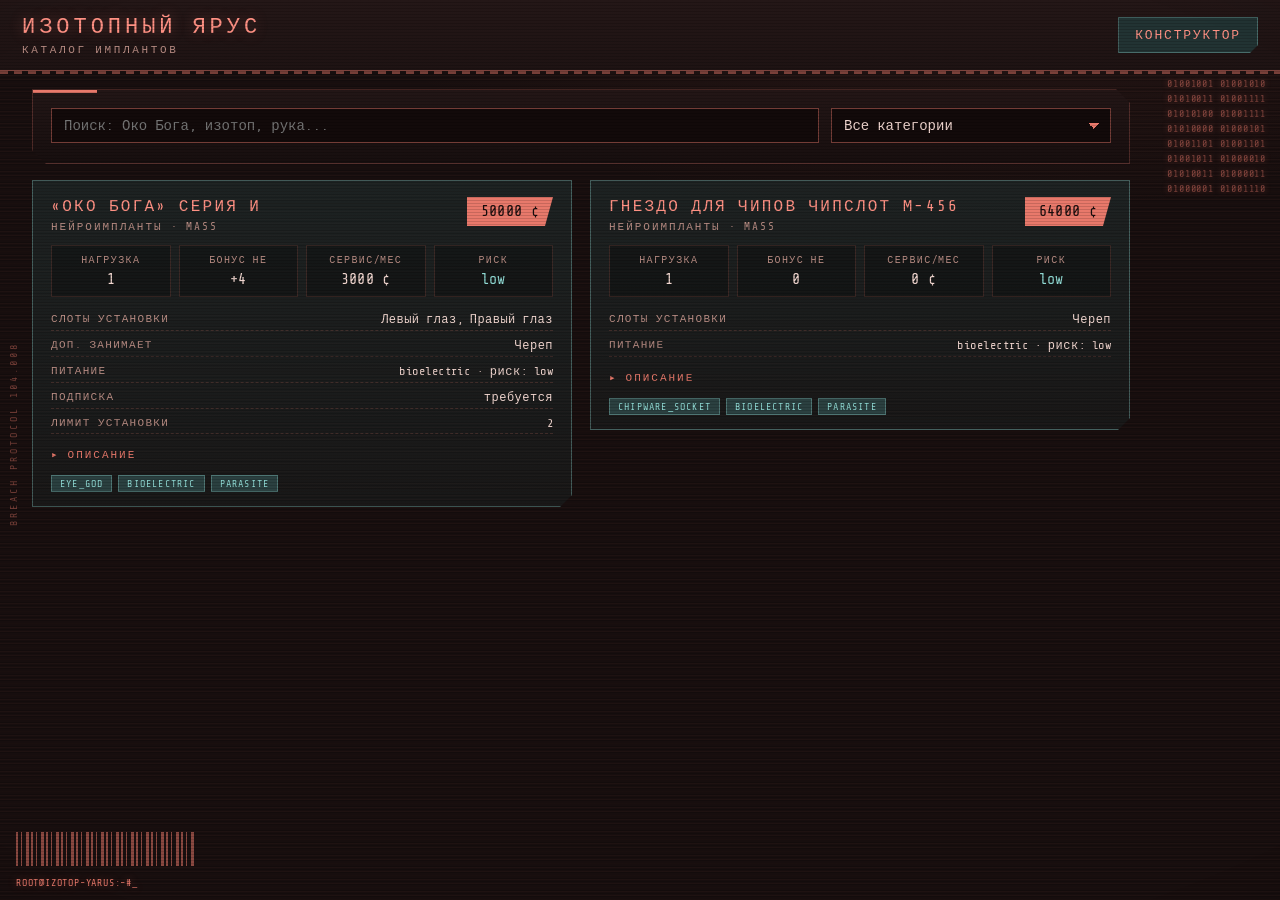
==== catalog.html @ 5ff08114 "Initial commit" ====
<!DOCTYPE html>
<html lang="ru">
<head>
  <meta charset="UTF-8" />
  <meta name="viewport" content="width=device-width, initial-scale=1.0" />
  <title>Изотопный Ярус — Каталог имплантов</title>
  <link rel="stylesheet" href="css/style.css" />
  <link rel="preconnect" href="https://fonts.googleapis.com" />
  <link
          href="https://fonts.googleapis.com/css2?family=Share+Tech+Mono&display=swap"
          rel="stylesheet"
  />
</head>
<body>
<header>
  <div>
    <h1>Изотопный Ярус</h1>
    <p>Каталог имплантов</p>
  </div>
  <nav>
    <a href="index.html">Конструктор</a>
  </nav>
</header>

<main class="catalog-main">
  <div class="panel filters">
    <input id="catalog-search" type="text" placeholder="Поиск: Око Бога, изотоп, рука..." />
    <select id="catalog-category"></select>
  </div>

  <div id="catalog-list" class="catalog-grid"></div>
</main>

<div class="hud-decor" aria-hidden="true">
  <div class="hud-binary">01001001 01001010
    01010011 01001111
    01010100 01001111
    01010000 01000101
    01001101 01001101
    01001011 01000010
    01010011 01000011
    01000001 01001110</div>

  <div class="hud-vertical">BREACH PROTOCOL 104.008</div>

  <div class="hud-barcode"></div>
  <div class="hud-terminal">ROOT@IZOTOP-YARUS:~#</div>
</div>

<script src="vendor/js-yaml.min.js"></script>
<script src="js/app.js"></script>
</body>
</html>
---- css/style.css ----
/* =========================================================
   ИЗОТОПНЫЙ ЯРУС — HUD-стиль (коралловый терминал)
   ========================================================= */

:root {
    --bg: #170e0e;
    --bg-deep: #120a0a;
    --panel: #1e1313;
    --panel-2: #241717;
    --teal: #223333;
    --teal-2: #2b4040;
    --teal-line: rgba(143, 216, 210, 0.35);
    --teal-text: #8fd8d2;
    --accent: #e8796b;
    --accent-bright: #ff9184;
    --accent-dim: rgba(232, 121, 107, 0.45);
    --accent-faint: rgba(232, 121, 107, 0.16);
    --ink: #180d0d;
    --text: #f2d7d0;
    --muted: #b98d84;
    --danger: #ff5c4d;
    --warning: #ffb454;
    --ok: #8fd8d2;
    --mono: "Share Tech Mono", "JetBrains Mono", Consolas, "Courier New", monospace;
    --cut: 14px;
}

* {
    box-sizing: border-box;
}

[hidden] {
    display: none !important;
}

body {
    margin: 0;
    min-height: 100vh;
    font-family: var(--mono);
    color: var(--text);
    letter-spacing: 0.02em;
    background:
            repeating-linear-gradient(0deg, rgba(232, 121, 107, 0.035) 0 1px, transparent 1px 4px),
            radial-gradient(1100px 520px at 75% -10%, rgba(232, 121, 107, 0.09), transparent 60%),
            var(--bg);
}

/* Сканлайны + виньетка поверх всего */
body::after {
    content: "";
    position: fixed;
    inset: 0;
    pointer-events: none;
    z-index: 60;
    background:
            repeating-linear-gradient(0deg, rgba(0, 0, 0, 0.14) 0 1px, transparent 1px 3px),
            radial-gradient(120% 95% at 50% 50%, transparent 62%, rgba(0, 0, 0, 0.42));
}

/* ========================= HEADER ========================= */

header {
    position: relative;
    display: flex;
    justify-content: space-between;
    align-items: center;
    gap: 16px;
    padding: 14px 22px;
    background: linear-gradient(180deg, var(--panel-2), var(--panel));
    border-bottom: 1px solid var(--accent-dim);
}

header::after {
    content: "";
    position: absolute;
    left: 0;
    right: 0;
    bottom: -4px;
    height: 3px;
    background: repeating-linear-gradient(90deg, var(--accent-dim) 0 8px, transparent 8px 14px);
}

header h1 {
    margin: 0;
    font-size: 22px;
    font-weight: 400;
    text-transform: uppercase;
    letter-spacing: 0.18em;
    color: var(--accent-bright);
    text-shadow: 0 0 14px rgba(232, 121, 107, 0.35);
}

header p {
    margin: 3px 0 0;
    font-size: 11px;
    text-transform: uppercase;
    letter-spacing: 0.24em;
    color: var(--muted);
}

nav a {
    display: inline-block;
    padding: 9px 16px;
    font-size: 13px;
    text-decoration: none;
    text-transform: uppercase;
    letter-spacing: 0.14em;
    color: var(--accent-bright);
    background: var(--teal);
    border: 1px solid var(--teal-line);
    clip-path: polygon(0 0, 100% 0, 100% calc(100% - 8px), calc(100% - 8px) 100%, 0 100%);
    transition: 0.15s;
}

nav a:hover {
    background: var(--accent);
    color: var(--ink);
}

/* ========================= LAYOUT ========================= */

.layout {
    display: grid;
    grid-template-columns: 440px 1fr;
    gap: 16px;
    padding: 18px;
}

.catalog-main {
    padding: 18px;
}

/* ========================= PANELS ========================= */

.panel {
    position: relative;
    margin-bottom: 16px;
    padding: 18px 18px 20px;
    background: linear-gradient(180deg, rgba(36, 23, 23, 0.92), rgba(24, 15, 15, 0.92));
    border: 1px solid rgba(232, 121, 107, 0.25);
    clip-path: polygon(
            0 0,
            calc(100% - var(--cut)) 0,
            100% var(--cut),
            100% 100%,
            var(--cut) 100%,
            0 calc(100% - var(--cut))
    );
}

.panel::before {
    content: "";
    position: absolute;
    top: 0;
    left: 0;
    width: 64px;
    height: 3px;
    background: var(--accent);
}

.panel h2 {
    display: inline-block;
    margin: 0 0 14px;
    padding: 6px 18px 6px 12px;
    font-size: 14px;
    font-weight: 400;
    text-transform: uppercase;
    letter-spacing: 0.2em;
    color: var(--ink);
    background: var(--accent);
    clip-path: polygon(0 0, 100% 0, calc(100% - 10px) 100%, 0 100%);
}

.panel h3 {
    margin: 18px 0 8px;
    padding-left: 8px;
    font-size: 13px;
    font-weight: 400;
    text-transform: uppercase;
    letter-spacing: 0.16em;
    color: var(--accent-bright);
    border-left: 3px solid var(--accent);
}

/* ========================= FORMS ========================= */

label {
    display: block;
    margin: 10px 0 4px;
    font-size: 11px;
    text-transform: uppercase;
    letter-spacing: 0.18em;
    color: var(--muted);
}

input,
select,
textarea {
    width: 100%;
    padding: 9px 12px;
    font-family: var(--mono);
    font-size: 14px;
    color: var(--text);
    background: var(--bg-deep);
    border: 1px solid var(--accent-dim);
    border-radius: 0;
    outline: none;
    caret-color: var(--accent);
}

input:focus,
select:focus,
textarea:focus {
    border-color: var(--accent-bright);
    box-shadow: 0 0 0 1px var(--accent-faint), 0 0 12px rgba(232, 121, 107, 0.25);
}

select {
    appearance: none;
    background-image:
            linear-gradient(45deg, transparent 50%, var(--accent) 50%),
            linear-gradient(135deg, var(--accent) 50%, transparent 50%);
    background-position: calc(100% - 16px) 50%, calc(100% - 10px) 50%;
    background-size: 6px 6px;
    background-repeat: no-repeat;
}

.grid-fields {
    display: grid;
    grid-template-columns: 1fr 1fr;
    gap: 12px;
}

/* ========================= BUTTONS ========================= */

.action {
    padding: 9px 18px;
    font-family: var(--mono);
    font-size: 13px;
    text-transform: uppercase;
    letter-spacing: 0.14em;
    color: var(--accent-bright);
    background: var(--teal-2);
    border: 1px solid var(--teal-line);
    clip-path: polygon(0 0, 100% 0, 100% calc(100% - 9px), calc(100% - 9px) 100%, 0 100%);
    cursor: pointer;
    transition: 0.15s;
}

.action:hover:not(:disabled) {
    background: var(--accent);
    border-color: var(--accent);
    color: var(--ink);
}

.action:disabled {
    opacity: 0.4;
    cursor: not-allowed;
}

.actions {
    display: flex;
    flex-wrap: wrap;
    gap: 10px;
    margin: 10px 0;
}

.slot-buttons {
    margin-top: 12px;
}

.slot-button {
    margin: 4px 6px 0 0;
    padding: 6px 10px;
    font-family: var(--mono);
    font-size: 12px;
    text-transform: uppercase;
    letter-spacing: 0.1em;
    color: var(--accent-bright);
    background: var(--teal);
    border: 1px solid var(--teal-line);
    clip-path: polygon(0 0, 100% 0, 100% calc(100% - 7px), calc(100% - 7px) 100%, 0 100%);
    cursor: pointer;
    transition: 0.15s;
}

.slot-button:hover,
.slot-button.active {
    background: var(--accent);
    color: var(--ink);
}

/* ========================= BODY SVG ========================= */

#body-svg {
    width: 100%;
    height: auto;
    display: block;
    background:
            repeating-linear-gradient(0deg, rgba(232, 121, 107, 0.05) 0 1px, transparent 1px 26px),
            repeating-linear-gradient(90deg, rgba(232, 121, 107, 0.05) 0 1px, transparent 1px 26px),
            var(--bg-deep);
    border: 1px solid rgba(232, 121, 107, 0.22);
}

.svg-frame {
    fill: none;
    stroke: rgba(232, 121, 107, 0.25);
    stroke-dasharray: 4 6;
}

.body-base,
.decor-grid,
.decor-circuits {
    pointer-events: none;
}

.decor-grid path {
    stroke: rgba(232, 121, 107, 0.07);
    stroke-width: 1;
    stroke-dasharray: 2 8;
}

.decor-circuits path {
    fill: none;
    stroke: rgba(232, 121, 107, 0.16);
    stroke-width: 2;
    stroke-linecap: round;
    stroke-dasharray: 6 10;
}

.slot-zone {
    fill: rgba(232, 121, 107, 0.07);
    stroke: var(--accent-dim);
    stroke-width: 1.6;
    cursor: pointer;
    transition: 0.15s;
}

.slot-zone:hover {
    fill: rgba(232, 121, 107, 0.2);
    stroke: var(--accent-bright);
    filter: drop-shadow(0 0 8px rgba(232, 121, 107, 0.5));
}

.slot-zone.occupied {
    fill: rgba(143, 216, 210, 0.16);
    stroke: var(--teal-text);
}

.slot-zone.selected {
    fill: rgba(232, 121, 107, 0.16);
    stroke: var(--accent-bright);
    stroke-width: 2.6;
    filter: drop-shadow(0 0 10px rgba(255, 145, 132, 0.55));
}

/* ========================= CARDS / LISTS ========================= */

.implant-option,
.installed-item,
.catalog-card {
    position: relative;
    margin: 10px 0;
    padding: 12px 14px;
    background: rgba(34, 51, 51, 0.45);
    border: 1px solid var(--teal-line);
    clip-path: polygon(0 0, 100% 0, 100% calc(100% - 10px), calc(100% - 10px) 100%, 0 100%);
}

.implant-option.disabled {
    opacity: 0.5;
}

.implant-option .top,
.installed-item .top {
    display: flex;
    justify-content: space-between;
    align-items: flex-start;
    gap: 12px;
}

.implant-option .name,
.installed-item .name,
.catalog-card h3 {
    margin: 0 0 6px;
    font-size: 14px;
    font-weight: 400;
    text-transform: uppercase;
    letter-spacing: 0.12em;
    color: var(--accent-bright);
}

.meta {
    font-size: 12px;
    line-height: 1.55;
    letter-spacing: 0.05em;
    color: var(--muted);
}

.badges {
    display: flex;
    flex-wrap: wrap;
    gap: 6px;
    margin: 8px 0;
}

.badge {
    padding: 2px 8px;
    font-size: 11px;
    text-transform: uppercase;
    letter-spacing: 0.12em;
    color: var(--teal-text);
    background: var(--teal-2);
    border: 1px solid var(--teal-line);
    clip-path: polygon(0 0, 100% 0, calc(100% - 6px) 100%, 0 100%);
}

.description p {
    margin: 6px 0;
}

.description code {
    padding: 0 5px;
    color: var(--teal-text);
    background: var(--teal);
}

/* ========================= HUD READOUT ========================= */

.hud-readout {
    display: flex;
    flex-direction: column;
    gap: 6px;
}

.readout-row {
    display: flex;
    justify-content: space-between;
    gap: 12px;
    padding-bottom: 4px;
    font-size: 13px;
    text-transform: uppercase;
    letter-spacing: 0.12em;
    color: var(--muted);
    border-bottom: 1px dashed rgba(232, 121, 107, 0.25);
}

.readout-row b {
    font-weight: 400;
    color: var(--text);
}

.readout-row b.danger {
    color: var(--danger);
    text-shadow: 0 0 8px rgba(255, 92, 77, 0.5);
}

.bar {
    position: relative;
    height: 14px;
    margin: 6px 0 10px;
    background: var(--bg-deep);
    border: 1px solid var(--accent-dim);
}

.bar-fill {
    height: 100%;
    background: linear-gradient(90deg, var(--accent), var(--accent-bright));
    box-shadow: 0 0 12px rgba(232, 121, 107, 0.4);
}

.bar-fill.over {
    background: linear-gradient(90deg, var(--danger), #ff8d7e);
}

.bar::after {
    content: "";
    position: absolute;
    inset: 0;
    pointer-events: none;
    background: repeating-linear-gradient(90deg, transparent 0 6px, rgba(0, 0, 0, 0.55) 6px 7px);
}

/* ========================= WARNINGS ========================= */

.warning-item {
    position: relative;
    margin: 8px 0;
    padding: 9px 12px 9px 34px;
    font-size: 13px;
    letter-spacing: 0.06em;
    background: rgba(34, 51, 51, 0.35);
    border: 1px solid var(--accent-dim);
    clip-path: polygon(0 0, 100% 0, 100% calc(100% - 8px), calc(100% - 8px) 100%, 0 100%);
}

.warning-item::before {
    content: "⚠";
    position: absolute;
    left: 10px;
    top: 8px;
    color: var(--accent);
}

.warning-item.info {
    border-color: var(--teal-line);
    color: var(--teal-text);
}

.warning-item.info::before {
    content: "›";
    color: var(--teal-text);
}

.warning-item.warning {
    border-color: var(--warning);
    color: var(--warning);
}

.warning-item.warning::before {
    color: var(--warning);
}

.warning-item.error {
    border-color: var(--danger);
    color: var(--danger);
}

.warning-item.error::before {
    color: var(--danger);
}

.warning-item.block {
    background: var(--accent);
    border-color: var(--accent);
    color: var(--ink);
}

.warning-item.block::before {
    color: var(--ink);
}

/* ========================= CATALOG ========================= */

.filters {
    display: grid;
    grid-template-columns: 1fr 280px;
    gap: 12px;
}

.catalog-grid {
    display: grid;
    grid-template-columns: repeat(auto-fill, minmax(320px, 1fr));
    gap: 16px;
}

/* ========================= DECOR OVERLAY ========================= */

.hud-decor {
    position: fixed;
    inset: 0;
    pointer-events: none;
    z-index: 0;               /* было 50 — теперь декор ПОД панелями */
    font-size: 10px;
    letter-spacing: 0.08em;
    color: rgba(232, 121, 107, 0.5);
}

header,
main,
.fatal {
    position: relative;
    z-index: 1;               /* контент рисуется поверх декора */
}

.hud-binary {
    position: absolute;
    top: 76px;
    right: 14px;
    white-space: pre;
    text-align: right;
    line-height: 1.5;
    text-shadow: 0 0 6px rgba(232, 121, 107, 0.35);
}

.hud-vertical {
    position: absolute;
    left: 8px;
    top: 38%;
    writing-mode: vertical-rl;
    transform: rotate(180deg);
    letter-spacing: 0.3em;
    color: rgba(232, 121, 107, 0.45);
}

.hud-barcode {
    position: absolute;
    left: 16px;
    bottom: 34px;
    width: 180px;
    height: 34px;
    opacity: 0.55;
    background: repeating-linear-gradient(
            90deg,
            var(--accent) 0 2px,
            transparent 2px 5px,
            var(--accent) 5px 6px,
            transparent 6px 10px,
            var(--accent) 10px 13px,
            transparent 13px 15px
    );
}

.hud-terminal {
    position: absolute;
    left: 16px;
    bottom: 12px;
    color: var(--accent);
    text-shadow: 0 0 8px rgba(232, 121, 107, 0.4);
}

.hud-terminal::after {
    content: "_";
    animation: blink 1s steps(1) infinite;
}

@keyframes blink {
    50% {
        opacity: 0;
    }
}

/* ========================= MISC ========================= */

.hint {
    font-size: 12px;
    color: var(--muted);
}

.fatal {
    padding: 24px;
    white-space: pre-wrap;
    color: var(--danger);
}

@media (max-width: 1100px) {
    .hud-decor {
        display: none;
    }
}

@media (max-width: 1050px) {
    .layout {
        grid-template-columns: 1fr;
    }

    .filters {
        grid-template-columns: 1fr;
    }
}

@media (min-width: 1280px) {
    .layout,
    .catalog-main {
        padding: 18px 150px 96px 32px;
        /* справа — колонка под бинарный код,
           снизу — полоса под штрих-код и ROOT@...,
           слева — узкая полоса под вертикальную надпись */
    }
}

/* ========================= GATE (вход через файл) ========================= */

.gate {
    position: relative;
    z-index: 1;
    display: flex;
    align-items: center;
    justify-content: center;
    min-height: calc(100vh - 140px);
    padding: 18px;
}

.gate-panel {
    width: min(560px, 100%);
}

.gate-panel input[type="file"] {
    padding: 8px;
    cursor: pointer;
}

.gate-panel code,
.hint code {
    padding: 0 5px;
    color: var(--teal-text);
    background: var(--teal);
}

/* ========================= CATALOG v2 ========================= */

.catalog-grid {
    display: grid;
    grid-template-columns: repeat(auto-fill, minmax(min(460px, 100%), 1fr));
    gap: 18px;
    align-items: start;
}

.catalog-card {
    display: flex;
    flex-direction: column;
    gap: 12px;
    margin: 0;
    padding: 16px 18px 14px;
    background: linear-gradient(180deg, rgba(34, 51, 51, 0.55), rgba(28, 42, 42, 0.35));
    border: 1px solid var(--teal-line);
    clip-path: polygon(0 0, 100% 0, 100% calc(100% - 12px), calc(100% - 12px) 100%, 0 100%);
    transition: border-color 0.15s, box-shadow 0.15s;
}

.catalog-card:hover {
    border-color: var(--accent-dim);
    box-shadow: 0 0 18px rgba(232, 121, 107, 0.12);
}

/* Шапка: название + цена */
.card-head {
    display: flex;
    justify-content: space-between;
    align-items: flex-start;
    gap: 12px;
}

.catalog-card h3 {
    margin: 0;
    font-size: 16px;
    letter-spacing: 0.14em;
    text-transform: uppercase;
    color: var(--accent-bright);
}

.card-sub {
    margin-top: 4px;
    font-size: 11px;
    text-transform: uppercase;
    letter-spacing: 0.18em;
    color: var(--muted);
}

.card-cost {
    flex: none;
    padding: 6px 14px;
    font-size: 15px;
    white-space: nowrap;
    color: var(--ink);
    background: var(--accent);
    clip-path: polygon(0 0, 100% 0, calc(100% - 8px) 100%, 0 100%);
}

/* Плитки с ключевыми цифрами */
.card-stats {
    display: grid;
    grid-template-columns: repeat(4, 1fr);
    gap: 8px;
}

.stat {
    padding: 8px 6px;
    text-align: center;
    background: rgba(0, 0, 0, 0.28);
    border: 1px solid rgba(232, 121, 107, 0.18);
}

.stat span {
    display: block;
    margin-bottom: 4px;
    font-size: 10px;
    text-transform: uppercase;
    letter-spacing: 0.14em;
    color: var(--muted);
}

.stat b {
    font-weight: 400;
    font-size: 15px;
    color: var(--text);
}

.stat.risk-low b {
    color: var(--teal-text);
}

.stat.risk-medium b {
    color: var(--warning);
}

.stat.risk-high b {
    color: var(--danger);
    text-shadow: 0 0 8px rgba(255, 92, 77, 0.45);
}

.stat.risk-high {
    border-color: rgba(255, 92, 77, 0.5);
}

/* Пары «метка → значение» */
.card-rows {
    display: flex;
    flex-direction: column;
    gap: 4px;
}

.card-row {
    display: flex;
    justify-content: space-between;
    gap: 12px;
    padding: 3px 0;
    border-bottom: 1px dashed rgba(232, 121, 107, 0.18);
}

.card-row span:first-child {
    flex: none;
    font-size: 11px;
    text-transform: uppercase;
    letter-spacing: 0.12em;
    color: var(--muted);
}

.card-row span:last-child {
    font-size: 12px;
    letter-spacing: 0.04em;
    color: var(--text);
    text-align: right;
}

/* Сворачиваемое описание */
.card-desc summary {
    cursor: pointer;
    padding: 2px 0;
    font-size: 11px;
    text-transform: uppercase;
    letter-spacing: 0.18em;
    color: var(--accent);
    list-style: none;
}

.card-desc summary::before {
    content: "▸ ";
}

.card-desc[open] summary::before {
    content: "▾ ";
}

.card-desc summary::-webkit-details-marker {
    display: none;
}

.card-desc .description {
    margin-top: 8px;
    padding: 10px 12px;
    font-size: 13px;
    line-height: 1.6;
    color: var(--text);
    background: rgba(0, 0, 0, 0.25);
    border-left: 2px solid var(--accent-dim);
}

/* Теги прижаты к низу карточки */
.card-tags {
    display: flex;
    flex-wrap: wrap;
    gap: 6px;
    margin-top: auto;
}

.chip {
    padding: 2px 8px;
    font-size: 10px;
    text-transform: uppercase;
    letter-spacing: 0.12em;
    color: var(--teal-text);
    background: var(--teal-2);
    border: 1px solid var(--teal-line);
}

@media (max-width: 560px) {
    .card-stats {
        grid-template-columns: repeat(2, 1fr);
    }
}

/* ========================= DRAG & DROP ========================= */

.dropzone {
    display: flex;
    flex-direction: column;
    align-items: center;
    gap: 6px;
    margin: 12px 0;
    padding: 26px 16px;
    text-align: center;
    border: 1px dashed var(--accent-dim);
    background: rgba(0, 0, 0, 0.25);
    color: var(--muted);
}

.dropzone-icon {
    font-size: 26px;
    color: var(--accent);
    text-shadow: 0 0 10px rgba(232, 121, 107, 0.4);
}

.dropzone-title {
    margin: 0;
    font-size: 13px;
    text-transform: uppercase;
    letter-spacing: 0.16em;
    color: var(--accent-bright);
}

/* Полноэкранный оверлей во время перетаскивания */
.drop-overlay {
    position: fixed;
    inset: 0;
    z-index: 80;
    display: none;
    align-items: center;
    justify-content: center;
    background: rgba(10, 5, 5, 0.78);
}

.drop-overlay.visible {
    display: flex;
}

.drop-overlay-box {
    padding: 40px 60px;
    text-align: center;
    text-transform: uppercase;
    letter-spacing: 0.18em;
    color: var(--accent-bright);
    background: rgba(24, 15, 15, 0.92);
    border: 2px dashed var(--accent);
    box-shadow: 0 0 40px rgba(232, 121, 107, 0.25);
}

.drop-overlay-box p {
    margin: 10px 0 0;
}

/* ========================= SLOT PANEL v2 ========================= */

.slot-head {
    display: flex;
    justify-content: space-between;
    align-items: center;
    gap: 12px;
    flex-wrap: wrap;
}

.slot-head h2 {
    margin-bottom: 0;
}

.slot-capacity {
    display: flex;
    align-items: center;
    gap: 10px;
}

.slot-capacity b {
    font-weight: 400;
    font-size: 14px;
    color: var(--text);
}

/* Индикатор занятости слота */
.pips {
    display: flex;
    gap: 5px;
}

.pip {
    width: 14px;
    height: 14px;
    background: rgba(0, 0, 0, 0.35);
    border: 1px solid var(--accent-dim);
}

.pip-on {
    background: var(--accent);
    box-shadow: 0 0 8px rgba(232, 121, 107, 0.5);
}

.empty-note {
    padding: 8px 12px;
    border: 1px dashed rgba(232, 121, 107, 0.25);
    background: rgba(0, 0, 0, 0.2);
}

/* Установленные импланты */
.installed-item {
    display: flex;
    flex-direction: column;
    gap: 8px;
}

.installed-head {
    display: flex;
    justify-content: space-between;
    align-items: center;
    gap: 12px;
}

.installed-title {
    display: flex;
    align-items: center;
    gap: 8px;
    flex-wrap: wrap;
}

.installed-title .name {
    margin: 0;
    font-size: 14px;
}

.action-danger {
    border-color: rgba(255, 92, 77, 0.6);
    color: var(--danger);
    background: rgba(255, 92, 77, 0.08);
}

.action-danger:hover:not(:disabled) {
    background: var(--danger);
    border-color: var(--danger);
    color: var(--ink);
}

/* Карточки доступных имплантов */
.implant-option {
    display: flex;
    flex-direction: column;
    gap: 10px;
}

.implant-option .card-title .name {
    font-size: 15px;
    letter-spacing: 0.12em;
    text-transform: uppercase;
    color: var(--accent-bright);
}

/* Недоступный имплант не бледнеет целиком: причина должна читаться */
.implant-option.disabled {
    opacity: 1;
}

.implant-option.disabled .card-head,
.implant-option.disabled .card-stats,
.implant-option.disabled .card-tags {
    opacity: 0.45;
}

/* Видимая причина запрета установки */
.block-reason {
    padding: 8px 12px;
    font-size: 12px;
    letter-spacing: 0.05em;
    color: var(--warning);
    background: rgba(255, 180, 84, 0.07);
    border: 1px solid rgba(255, 180, 84, 0.4);
}

.block-reason div + div {
    margin-top: 4px;
}

.option-footer {
    display: flex;
    justify-content: space-between;
    align-items: center;
    gap: 12px;
    flex-wrap: wrap;
}

.chip-dim {
    color: var(--muted);
    background: transparent;
    border-color: rgba(185, 141, 132, 0.35);
}

.chip-danger {
    color: var(--danger);
    background: rgba(255, 92, 77, 0.08);
    border-color: rgba(255, 92, 77, 0.5);
}
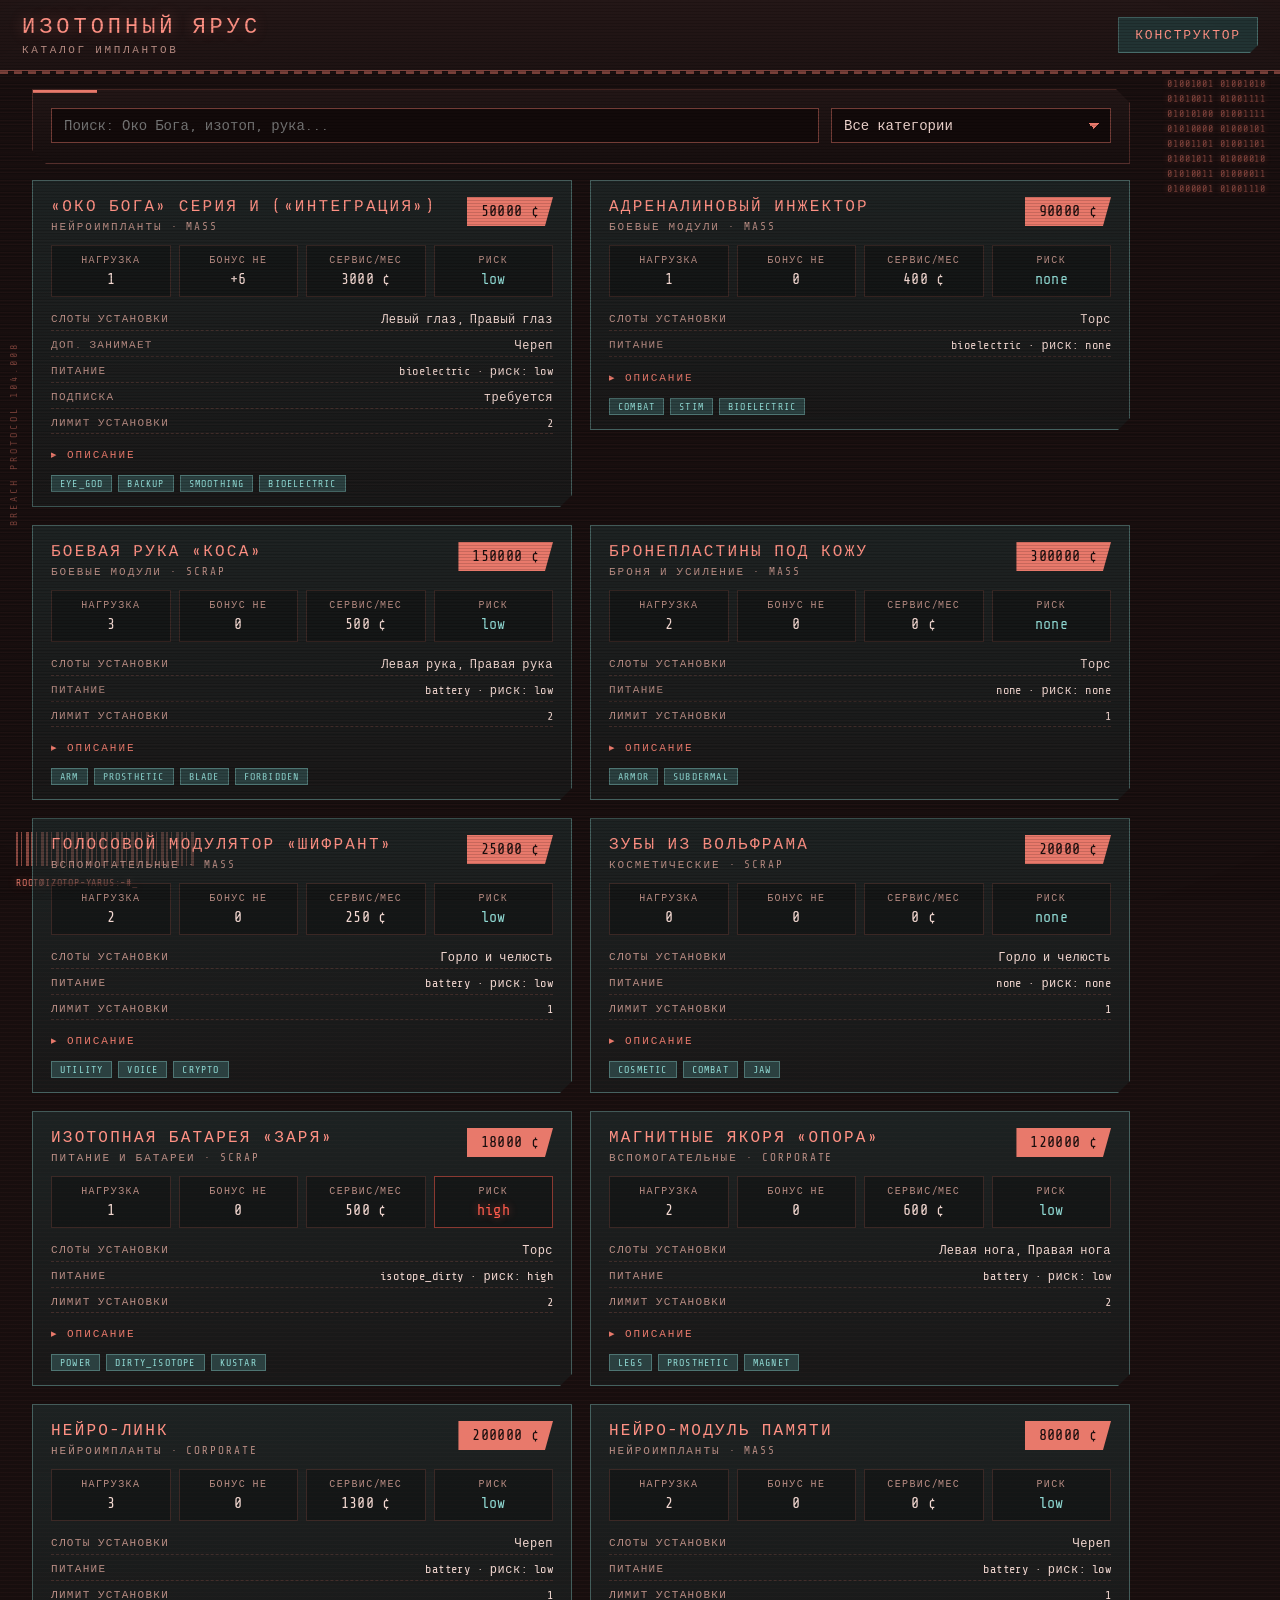
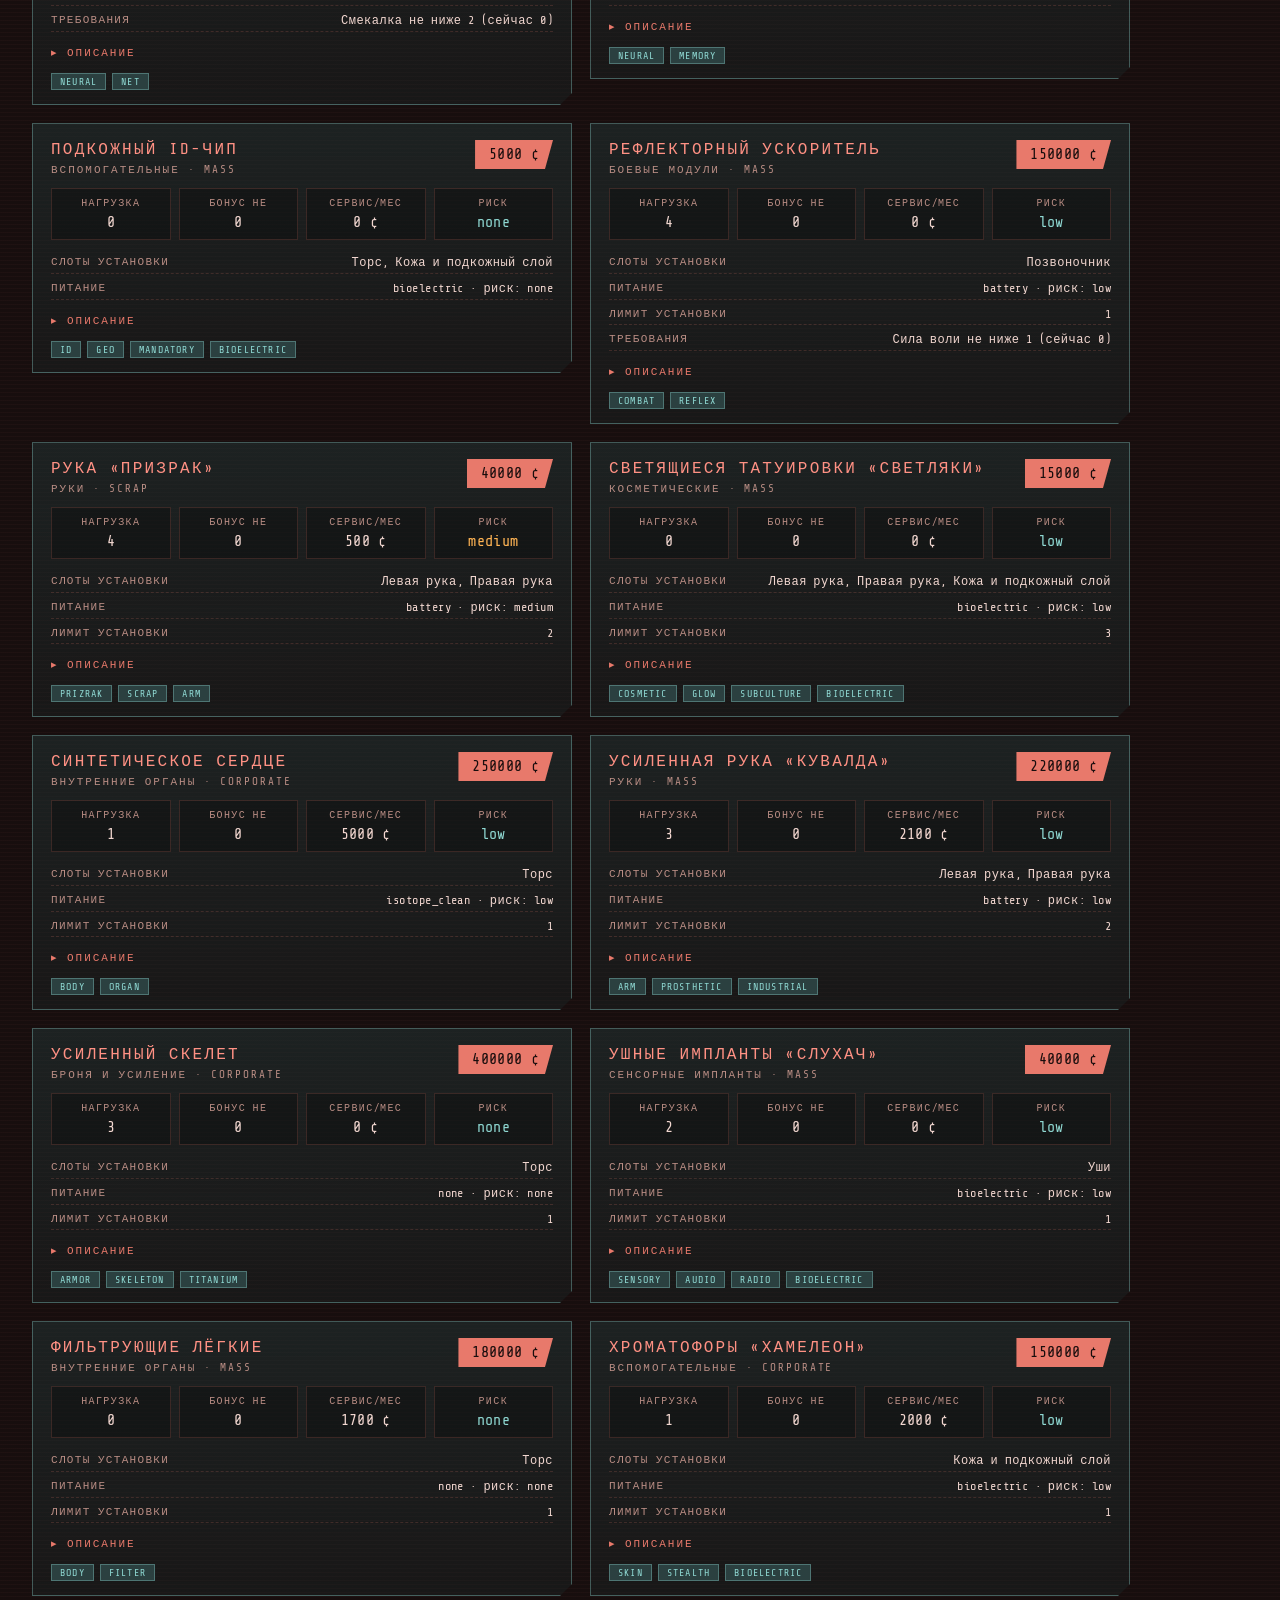
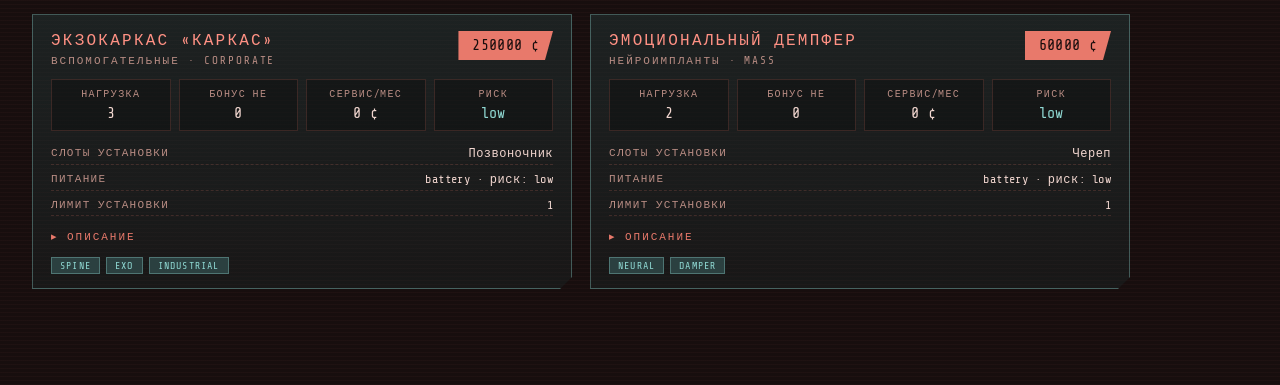
==== commit 32c8fdb4: "Update title" ====
--- a/catalog.html
+++ b/catalog.html
@@ -3,7 +3,7 @@
 <head>
   <meta charset="UTF-8" />
   <meta name="viewport" content="width=device-width, initial-scale=1.0" />
-  <title>Изотопный Ярус — Каталог имплантов</title>
+  <title>Изотопный Ярус · Каталог имплантов</title>
   <link rel="stylesheet" href="css/style.css" />
   <link rel="preconnect" href="https://fonts.googleapis.com" />
   <link
--- a/css/style.css
+++ b/css/style.css
@@ -1095,4 +1095,102 @@
     color: var(--danger);
     background: rgba(255, 92, 77, 0.08);
     border-color: rgba(255, 92, 77, 0.5);
+}
+
+/* ========================= BASE IMPLANTS ========================= */
+
+.badge-locked {
+    color: var(--ink);
+    background: var(--accent);
+    border-color: var(--accent);
+}
+
+.lock-note {
+    white-space: nowrap;
+    color: var(--accent-bright);
+}
+
+/* ========================= DESCRIPTION IN CONSTRUCTOR ========================= */
+
+.implant-desc summary {
+    cursor: pointer;
+    margin-top: 8px;
+    font-size: 11px;
+    text-transform: uppercase;
+    letter-spacing: 0.18em;
+    color: var(--accent);
+    list-style: none;
+}
+
+.implant-desc summary::before {
+    content: "▸ ";
+}
+
+.implant-desc[open] summary::before {
+    content: "▾ ";
+}
+
+.implant-desc summary::-webkit-details-marker {
+    display: none;
+}
+
+.implant-desc .description {
+    margin-top: 8px;
+    padding: 10px 12px;
+    font-size: 13px;
+    line-height: 1.6;
+    background: rgba(0, 0, 0, 0.25);
+    border-left: 2px solid var(--accent-dim);
+}
+
+/* ========================= RESET BUILD ========================= */
+
+.action-danger {
+    border-color: rgba(255, 92, 77, 0.6);
+    color: var(--danger);
+    background: rgba(255, 92, 77, 0.08);
+}
+
+.action-danger:hover:not(:disabled) {
+    background: var(--danger);
+    border-color: var(--danger);
+    color: var(--ink);
+}
+
+.requirements-block.requirements-unmet {
+    background: rgba(255, 180, 84, 0.07);
+    border-color: rgba(255, 180, 84, 0.4);
+    border-left-color: var(--warning);
+}
+
+.requirements-block.requirements-unmet .requirements-line {
+    color: var(--warning);
+}
+
+/* ========================= SKIN SLOT ========================= */
+
+#zone-skin {
+    fill: rgba(232, 121, 107, 0.03);
+    stroke: rgba(232, 121, 107, 0.3);
+    stroke-width: 1;
+    stroke-dasharray: 3 5;
+}
+
+#zone-skin:hover {
+    fill: rgba(232, 121, 107, 0.1);
+    stroke: var(--accent-bright);
+    filter: none;
+}
+
+#zone-skin.occupied {
+    fill: rgba(143, 216, 210, 0.08);
+    stroke: var(--teal-text);
+}
+
+#zone-skin.selected {
+    fill: rgba(232, 121, 107, 0.1);
+    stroke: var(--accent-bright);
+    stroke-width: 2;
+    stroke-dasharray: none;
+    filter: drop-shadow(0 0 10px rgba(255, 145, 132, 0.4));
 }
